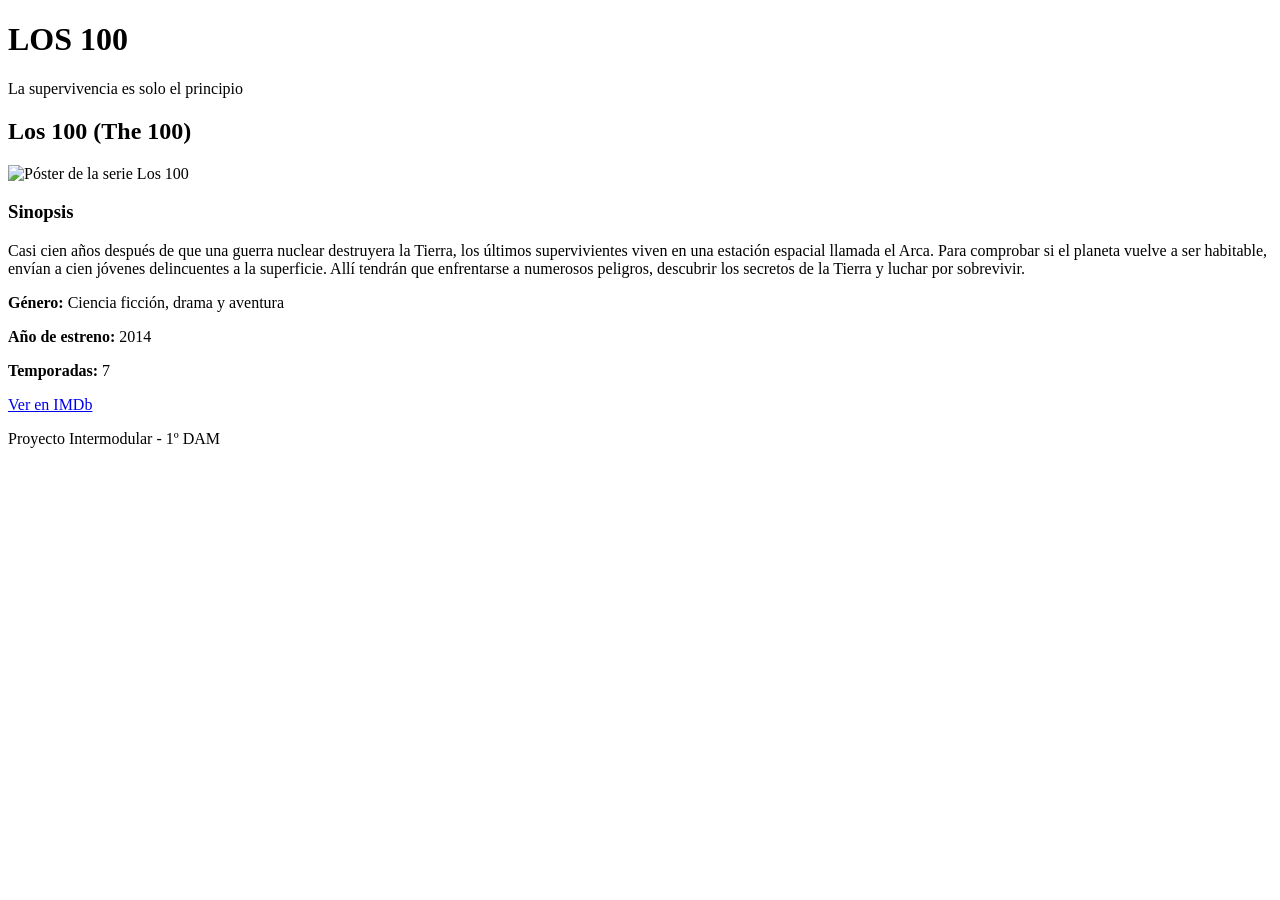
==== html/los100.html @ fde62c28 "Añadir página de The 100" ====
<!DOCTYPE html>
<html lang="es">
<head>
    <meta charset="UTF-8">
    <meta name="viewport" content="width=device-width, initial-scale=1.0">
    <title>Los 100 - Series de televisión</title>
    <link rel="stylesheet" href="css/style.css">
</head>
<body>

    <header>
        <h1>LOS 100</h1>
        <p>La supervivencia es solo el principio</p>
    </header>

    <main>
        <section class="serie">
            <h2>Los 100 (The 100)</h2>

            <img src="img/los100.jpg" alt="Póster de la serie Los 100">

            <h3>Sinopsis</h3>

            <p>
                Casi cien años después de que una guerra nuclear
                destruyera la Tierra, los últimos supervivientes
                viven en una estación espacial llamada el Arca.
                Para comprobar si el planeta vuelve a ser habitable,
                envían a cien jóvenes delincuentes a la superficie.
                Allí tendrán que enfrentarse a numerosos peligros,
                descubrir los secretos de la Tierra y luchar por
                sobrevivir.
            </p>

            <p><strong>Género:</strong> Ciencia ficción, drama y aventura</p>
            <p><strong>Año de estreno:</strong> 2014</p>
            <p><strong>Temporadas:</strong> 7</p>

            <a href="https://www.imdb.com/title/tt2661044/" target="_blank">
                Ver en IMDb
            </a>
        </section>
    </main>

    <footer>
        <p>Proyecto Intermodular - 1º DAM</p>
    </footer>

</body>
</html>
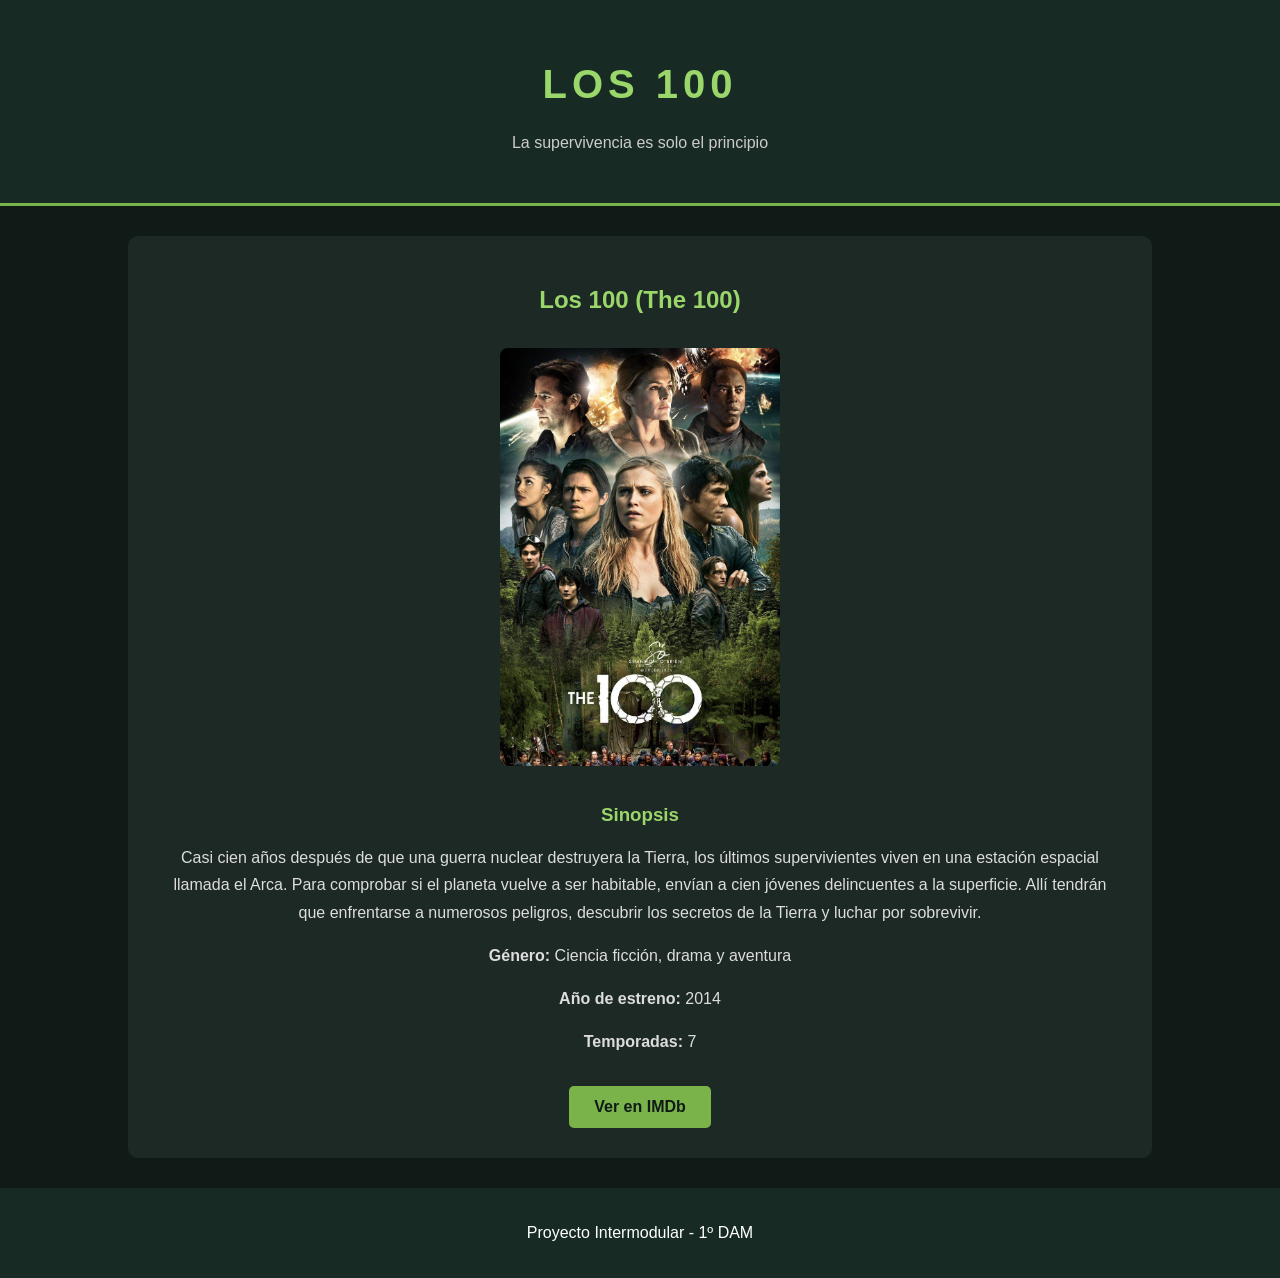
==== commit b14e8030: "Añadido index" ====
--- a/html/los100.html
+++ b/html/los100.html
@@ -5,7 +5,7 @@
     <meta charset="UTF-8">
     <meta name="viewport" content="width=device-width, initial-scale=1.0">
     <title>Los 100 - Series de televisión</title>
-    <link rel="stylesheet" href="css/style.css">
+    <link rel="stylesheet" href="../css/los100.css">
 </head>
 <body>
 
@@ -18,7 +18,7 @@
         <section class="serie">
             <h2>Los 100 (The 100)</h2>
 
-            <img src="img/los100.jpg" alt="Póster de la serie Los 100">
+            <img src="../img/los100.jpg" alt="Póster de la serie Los 100">
 
             <h3>Sinopsis</h3>
 
--- a/css/los100.css
+++ b/css/los100.css
@@ -0,0 +1,77 @@
+
+body {
+    font-family: Arial, sans-serif;
+    background-color: #101a17;
+    color: white;
+    margin: 0;
+}
+
+header {
+    background-color: #172b24;
+    text-align: center;
+    padding: 35px;
+    border-bottom: 3px solid #79b34a;
+}
+
+header h1 {
+    font-size: 40px;
+    letter-spacing: 5px;
+    color: #9bd66b;
+}
+
+header p {
+    color: #cccccc;
+}
+
+main {
+    width: 80%;
+    margin: 30px auto;
+}
+
+.serie {
+    background-color: #1c2924;
+    padding: 30px;
+    text-align: center;
+    border-radius: 10px;
+}
+
+.serie h2 {
+    color: #9bd66b;
+}
+
+.serie img {
+    width: 280px;
+    border-radius: 8px;
+    margin: 15px;
+}
+
+.serie h3 {
+    color: #9bd66b;
+}
+
+.serie p {
+    line-height: 1.7;
+    color: #dddddd;
+}
+
+.serie a {
+    display: inline-block;
+    background-color: #79b34a;
+    color: #101a17;
+    padding: 12px 25px;
+    margin-top: 15px;
+    text-decoration: none;
+    border-radius: 5px;
+    font-weight: bold;
+}
+
+.serie a:hover {
+    background-color: #a5df75;
+}
+
+footer {
+    background-color: #172b24;
+    text-align: center;
+    padding: 20px;
+    margin-top: 30px;
+}
